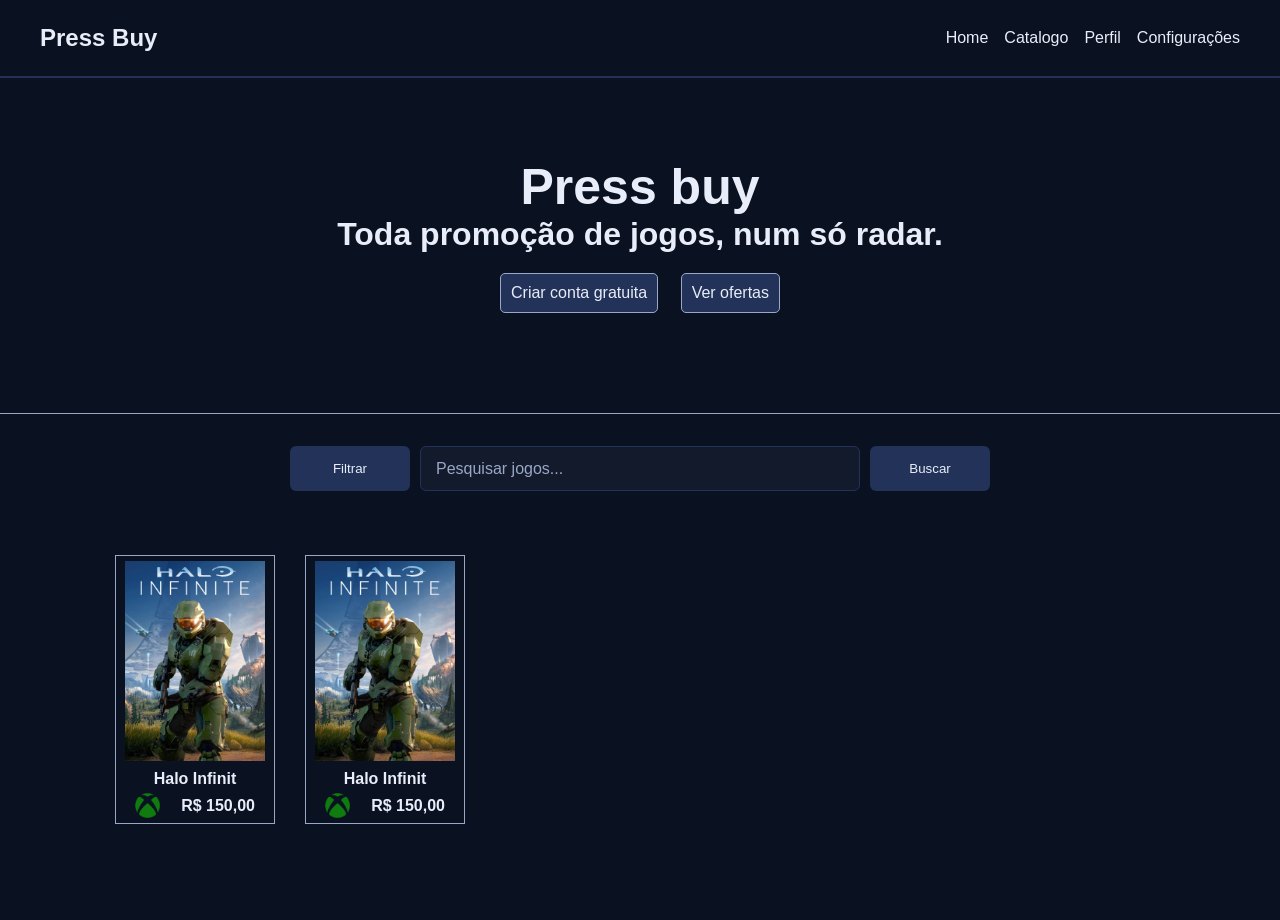
==== paginas/index.html @ cbb17311 "login e registrar" ====
<!DOCTYPE html>
<html lang="en">
<head>
    <meta charset="UTF-8">
    <meta name="viewport" content="width=device-width, initial-scale=1.0">
    <link rel="stylesheet" href="/css/home_page.css">
    <link rel="stylesheet" href="/css/navbar.css">
    <title>Press Buy</title>
</head>
<body>
    <!-- HEADER -->
    <header>
        <nav id="navbar">
            <div id="navbar-inner">
                <h2>Press Buy</h2>
                <ul id="navbar-links">
                    <li><a href="/paginas/index.html">Home</a></li>
                    <li><a href="#">Catalogo</a></li>
                    <li><a href="/paginas/login.html">Perfil</a></li>
                    <li><a href="#">Configurações</a></li>
                </ul>
            </div>
        </nav>
    </header>
    <!-- BANNER  -->
        <div class="banner">
            <h2>Press buy</h2>
            <h3>Toda promoção de jogos, num só radar.</h3>
            <div class="banner-btn">
                <a href="/paginas/registrar.html" class="btn-criar">Criar conta gratuita</a>
                <a href="#" class="btn-oferta">Ver ofertas</a>
            </div>
        </div>


    <!-- MAIN -->
     <div class="container">

        <aside id="search-bar">
            <form>
                <input type="submit" value="Filtrar">
                <input type="text" placeholder="Pesquisar jogos...">
                <input type="submit" value="Buscar">
                
            </form>
        </aside>

        <main id="cards-container">
            <!-- CARDS OFERTAS -->
            <article class="card-game">
                <a class="pag-game" href="#">
                    <img src="/img/apps.21536.13727851868390641.c9cc5f66-aff8-406c-af6b-440838730be0.68796bde-cbf5-4eaa-a299-011417041da6" alt="halo infinit">
                    <h3 class="title">Halo Infinit</h3>
                    <div class="container-valor">
                        <img class="logo-publisher" src="/img/Xbox_one_logo.svg.webp" alt="logo da publisher">
                        <h5 class="valor">R$ 150,00</h5>
                    </div>
                </a>
            </article>

            <article class="card-game">
                <a class="pag-game" href="#">
                    <img src="/img/apps.21536.13727851868390641.c9cc5f66-aff8-406c-af6b-440838730be0.68796bde-cbf5-4eaa-a299-011417041da6" alt="halo infinit">
                    <h3 class="title">Halo Infinit</h3>
                    <div class="container-valor">
                        <img class="logo-publisher" src="/img/Xbox_one_logo.svg.webp" alt="logo da publisher">
                        <h5 class="valor">R$ 150,00</h5>
                    </div>
                </a>
            </article>


        </main>
     </div>
</body>
</html>
---- css/home_page.css ----
/* Banner PROMOCIONAL */

.banner {
    padding: 80px 60px;
    border-bottom: 1px solid #9aa7c7;
}

.banner h2,
.banner h3{
    color: #e9edf9;
    text-align: center;
    font-weight: bold;
}

.banner h2{
    font-size: 50px;
}

.banner h3{
    font-size: 32px;
}

.banner-btn{
    display: flex;
    justify-content: space-between;
    align-items: center;
    width: 320px;
    margin: 0 auto;
    padding: 20px;
}

.btn-criar,
.btn-oferta{
    background-color: #223258;
    padding: 10px;
    border-radius: 5px;
    border: 1px solid #9aa7c7;
}

.btn-criar:hover,
.btn-oferta:hover{
    background-color: #4c6fff;
    color: #e9edf9;
}
/* CONTEUDO PRINCIPAL */

.container{
    display: flex;
    flex-direction: column;
    gap: 10px;
    padding: 32px 40px;
    max-width: 1200px;
    margin: 0 auto;
}


/* BARRA DE PESQUISA */

#search-bar{
    width: 100%;
    margin-bottom: 30px;
}

#search-bar form{
    display: flex;
    justify-content: center;
    gap: 10px;
    max-width: 700px;
    margin: 0 auto;
}

#search-bar input[type="text"]{
    flex: 1;
    height: 45px;
    padding: 0 15px;
    border: 1px solid #223258;
    border-radius: 6px;
    background-color: #121a2c;
    color: #e9edf9;
    font-size: 16px;
}

#search-bar input[type="text"]::placeholder{
    color: #9aa7c7;
}

#search-bar input[type="submit"]{
    width: 120px;
    height: 45px;
    border: none;
    border-radius: 6px;
    background-color: #223258;
    color: #e9edf9;
    cursor: pointer;
    transition: .3s;
}

#search-bar input[type="submit"]:hover{
    background-color: #4c6fff;
}

/* Container cads games */

#cards-container{
    display: flex;
    gap: 30px;
    padding: 24px 35px;
    max-width: 1200px;
}

.card-game{
    display: flex;
    flex-direction: column;
    text-align: center;
    width: 160px;
    padding: 5px;
    margin-bottom: 40px;
    border: 1px solid #9aa7c7;
}

.card-game:hover{
    border: 2px solid #223258;
}

.card-game img{
    height: 200px;
    width: 95%;
}

.container-valor{
    display: flex;
    justify-content: space-between;
    align-items: center;
    margin: 0 auto;
    width: 120px;
}

.title,
.valor{
    font-size: 16px;
    color: #e9edf9;
}

.title{
    margin: 5px;
}

.card-game .logo-publisher{
    height: 25px;
    width: 25px;
}
---- css/navbar.css ----
/* GERAL */
*{
    margin: 0;
    padding: 0;
    font-family:Helvetica;
    background-color: #0a1120;
    box-sizing: border-box;
}

ul{
    list-style: none;
}

a{
    text-decoration: none;
    color: #e9edf9;
    transition: 0.4s;
}

a:hover{
    color: #4c6fff;
}
/* NAVBAR */
#navbar{
    padding: 24px 40px;
    border-bottom: 2px solid #223258;
}

#navbar-inner{
    display: flex;
    justify-content: space-between;
    align-items: center;
    max-width: 1200px;
    margin: 0 auto;
}

#navbar-inner h2{
    color:  #e9edf9;
}

#navbar-links{
    display: flex;
    gap: 1rem;
}
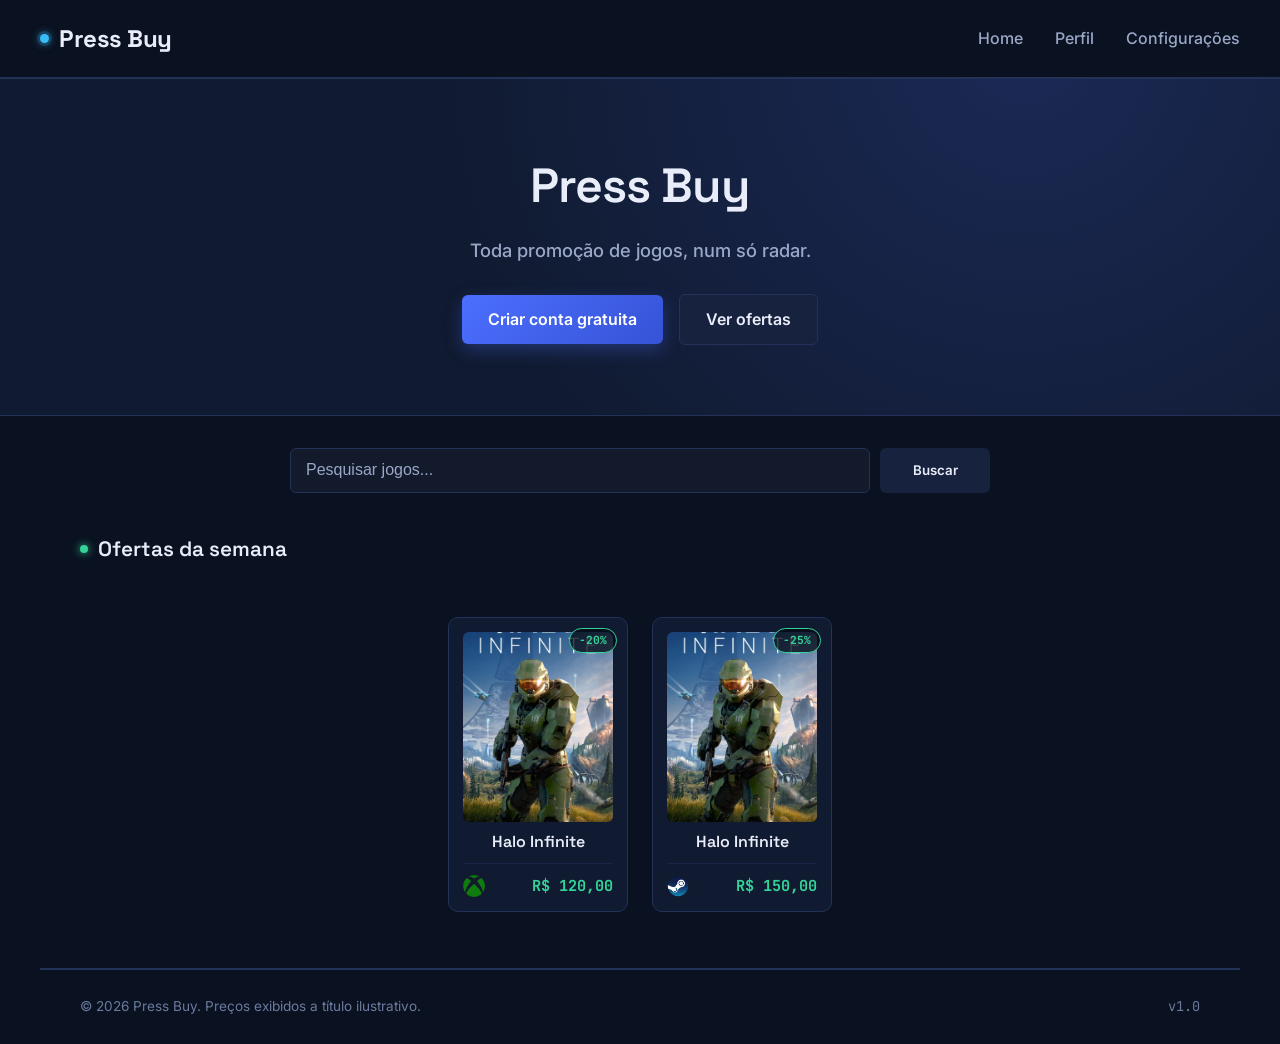
==== commit fa4de973: "padronização" ====
--- a/paginas/index.html
+++ b/paginas/index.html
@@ -1,10 +1,12 @@
 <!DOCTYPE html>
-<html lang="en">
+<html lang="pt-BR">
 <head>
     <meta charset="UTF-8">
     <meta name="viewport" content="width=device-width, initial-scale=1.0">
+    <link rel="stylesheet" href="/css/base.css">
+    <link rel="stylesheet" href="/css/navbar.css">
     <link rel="stylesheet" href="/css/home_page.css">
-    <link rel="stylesheet" href="/css/navbar.css">
+    <link rel="stylesheet" href="/css/cadgame.css">
     <title>Press Buy</title>
 </head>
 <body>
@@ -12,65 +14,71 @@
     <header>
         <nav id="navbar">
             <div id="navbar-inner">
-                <h2>Press Buy</h2>
+                <a href="/index.html" class="brand"><span class="dot"></span>Press Buy</a>
                 <ul id="navbar-links">
                     <li><a href="/paginas/index.html">Home</a></li>
-                    <li><a href="#">Catalogo</a></li>
-                    <li><a href="/paginas/login.html">Perfil</a></li>
-                    <li><a href="#">Configurações</a></li>
+                    <li><a href="/paginas/perfil.html">Perfil</a></li>
+                    <li><a href="/paginas/config.html">Configurações</a></li>
                 </ul>
+                <button class="nav-toggle" aria-label="Abrir menu"><span></span><span></span><span></span></button>
             </div>
         </nav>
     </header>
-    <!-- BANNER  -->
-        <div class="banner">
-            <h2>Press buy</h2>
-            <h3>Toda promoção de jogos, num só radar.</h3>
-            <div class="banner-btn">
-                <a href="/paginas/registrar.html" class="btn-criar">Criar conta gratuita</a>
-                <a href="#" class="btn-oferta">Ver ofertas</a>
-            </div>
+
+    <!-- BANNER -->
+    <div class="banner">
+        <h2>Press Buy</h2>
+        <h3>Toda promoção de jogos, num só radar.</h3>
+        <div class="banner-btn">
+            <a href="/paginas/registrar.html" class="btn-criar">Criar conta gratuita</a>
+            <a href="#catalogo" class="btn-oferta">Ver ofertas</a>
         </div>
-
+    </div>
 
     <!-- MAIN -->
-     <div class="container">
+    <div class="container">
 
         <aside id="search-bar">
             <form>
-                <input type="submit" value="Filtrar">
                 <input type="text" placeholder="Pesquisar jogos...">
                 <input type="submit" value="Buscar">
-                
             </form>
         </aside>
+
+        <h3 class="section-title" id="catalogo"><span class="beacon"></span>Ofertas da semana</h3>
 
         <main id="cards-container">
             <!-- CARDS OFERTAS -->
             <article class="card-game">
-                <a class="pag-game" href="#">
-                    <img src="/img/apps.21536.13727851868390641.c9cc5f66-aff8-406c-af6b-440838730be0.68796bde-cbf5-4eaa-a299-011417041da6" alt="halo infinit">
-                    <h3 class="title">Halo Infinit</h3>
+                <a class="pag-game" href="/paginas/game_page.html">
+                    <span class="discount-flag">-20%</span>
+                    <img src="/img/apps.21536.13727851868390641.c9cc5f66-aff8-406c-af6b-440838730be0.68796bde-cbf5-4eaa-a299-011417041da6" alt="Halo Infinite">
+                    <h3 class="title">Halo Infinite</h3>
                     <div class="container-valor">
-                        <img class="logo-publisher" src="/img/Xbox_one_logo.svg.webp" alt="logo da publisher">
+                        <img class="logo-publisher" src="/img/Xbox_one_logo.svg.webp" alt="logo Xbox">
+                        <h5 class="valor">R$ 120,00</h5>
+                    </div>
+                </a>
+            </article>
+
+            <article class="card-game">
+                <a class="pag-game" href="/paginas/game_page.html">
+                    <span class="discount-flag">-25%</span>
+                    <img src="/img/apps.21536.13727851868390641.c9cc5f66-aff8-406c-af6b-440838730be0.68796bde-cbf5-4eaa-a299-011417041da6" alt="Halo Infinite">
+                    <h3 class="title">Halo Infinite</h3>
+                    <div class="container-valor">
+                        <img class="logo-publisher" src="/img/Steam_Logo.png" alt="logo Steam">
                         <h5 class="valor">R$ 150,00</h5>
                     </div>
                 </a>
             </article>
 
-            <article class="card-game">
-                <a class="pag-game" href="#">
-                    <img src="/img/apps.21536.13727851868390641.c9cc5f66-aff8-406c-af6b-440838730be0.68796bde-cbf5-4eaa-a299-011417041da6" alt="halo infinit">
-                    <h3 class="title">Halo Infinit</h3>
-                    <div class="container-valor">
-                        <img class="logo-publisher" src="/img/Xbox_one_logo.svg.webp" alt="logo da publisher">
-                        <h5 class="valor">R$ 150,00</h5>
-                    </div>
-                </a>
-            </article>
+        </main>
+    </div>
 
-
-        </main>
-     </div>
+    <footer class="footer">
+        <span>© 2026 Press Buy. Preços exibidos a título ilustrativo.</span>
+        <span class="mono">v1.0</span>
+    </footer>
 </body>
 </html>
--- a/css/base.css
+++ b/css/base.css
@@ -0,0 +1,142 @@
+/* ==========================================================================
+   PRESS BUY — base.css
+   Tokens de cor/tipografia + reset + componentes globais (botão, busca,
+   toast, estado vazio). Carregado em TODAS as páginas, antes dos CSS
+   específicos de cada página.
+   ========================================================================== */
+
+@import url('https://fonts.googleapis.com/css2?family=Space+Grotesk:wght@500;600;700&family=Inter:wght@400;500;600;700&family=JetBrains+Mono:wght@500;700&display=swap');
+
+:root{
+  /* cores */
+  --bg:            #0a1120;
+  --bg-soft:       #101a30;
+  --bg-elevated:   #121a2c;
+  --surface:       #101a30;
+  --surface-2:     #16223e;
+  --border:        #223258;
+  --border-soft:   #1a2648;
+
+  --text:          #e9edf9;
+  --text-dim:      #9aa7c7;
+  --text-faint:    #6b7a9e;
+
+  --accent:        #4c6fff;
+  --accent-glow:   #38bdf8;
+  --success:       #34d399;
+  --warning:       #fbbf24;
+  --danger:        #fb7185;
+
+  /* tipografia */
+  --font-display: 'Space Grotesk', sans-serif;
+  --font-body:    'Inter', Helvetica, sans-serif;
+  --font-mono:    'JetBrains Mono', monospace;
+
+  /* geometria */
+  --radius-sm: 6px;
+  --radius-md: 10px;
+  --radius-lg: 16px;
+}
+
+*{ margin:0; padding:0; box-sizing:border-box; }
+/* IMPORTANTE: não colocar background-color aqui no *; deixe cada
+   componente definir o próprio fundo (era isso que obrigava repetir
+   background-color em cada elemento do regiLog.css) */
+
+html{ scroll-behavior:smooth; }
+
+body{
+  background: var(--bg);
+  color: var(--text);
+  font-family: var(--font-body);
+  line-height: 1.55;
+  min-height: 100vh;
+}
+
+h1,h2,h3,h4,h5{ font-family: var(--font-display); font-weight:600; }
+
+ul{ list-style:none; }
+
+a{ text-decoration:none; color: var(--text); transition: color .2s ease; }
+a:hover{ color: var(--accent); }
+
+img{ max-width:100%; display:block; }
+
+button, input[type="submit"]{ font-family:inherit; cursor:pointer; }
+
+.mono{ font-family: var(--font-mono); }
+
+/* ---- botão genérico ---- */
+.btn{
+  display:inline-flex; align-items:center; justify-content:center; gap:8px;
+  padding: 10px 22px;
+  border-radius: var(--radius-sm);
+  border: 1px solid var(--border);
+  background: var(--surface-2);
+  color: var(--text);
+  font-weight:600;
+  font-size: 0.95rem;
+  transition: background .2s ease, border-color .2s ease, transform .15s ease;
+}
+.btn:hover{ background: var(--accent); border-color: var(--accent); color:#fff; transform: translateY(-1px); }
+
+/* ---- barra de busca (usada em index.html e perfil.html) ---- */
+#search-bar{ width:100%; margin-bottom: 20px; }
+#search-bar form{
+  display:flex; gap:10px;
+  max-width:700px; margin:0 auto;
+}
+#search-bar input[type="text"]{
+  flex:1; height:45px; padding:0 15px;
+  border:1px solid var(--border); border-radius: var(--radius-sm);
+  background: var(--bg-elevated); color: var(--text); font-size:1rem;
+}
+#search-bar input[type="text"]::placeholder{ color: var(--text-dim); }
+#search-bar input[type="submit"], #search-bar button{
+  min-width: 110px; height:45px; border:none; border-radius: var(--radius-sm);
+  background: var(--surface-2); color: var(--text); font-weight:600; transition:.2s ease;
+}
+#search-bar input[type="submit"]:hover, #search-bar button:hover{ background: var(--accent); color:#fff; }
+
+/* ---- título de seção com "beacon" (indica dado ao vivo) ---- */
+.section-title{
+  font-family: var(--font-display);
+  font-size: 1.3rem;
+  display:flex; align-items:center; gap:10px;
+  margin: 10px 0 18px;
+}
+.section-title .beacon{
+  width:8px; height:8px; border-radius:50%;
+  background: var(--success);
+  box-shadow: 0 0 8px var(--success);
+}
+
+/* ---- estado vazio (lista sem resultado) ---- */
+.empty-state{
+  text-align:center;
+  padding: 50px 20px;
+  color: var(--text-faint);
+  max-width:1200px;
+  margin: 0 auto;
+}
+.empty-state a{ color: var(--accent-glow); font-weight:600; }
+
+/* ---- toast de feedback (usado pelo main.js) ---- */
+.toast{
+  position:fixed; bottom:26px; left:50%; transform: translateX(-50%) translateY(20px);
+  background: var(--surface-2);
+  border:1px solid var(--accent);
+  color: var(--text);
+  padding: 12px 22px;
+  border-radius: 999px;
+  font-size:0.88rem;
+  font-weight:600;
+  opacity:0; pointer-events:none;
+  transition: all .25s ease;
+  z-index: 200;
+}
+.toast.show{ opacity:1; transform: translateX(-50%) translateY(0); }
+
+@media (max-width: 700px){
+  #search-bar form{ flex-wrap:wrap; }
+}
--- a/css/navbar.css
+++ b/css/navbar.css
@@ -1,44 +1,118 @@
-/* GERAL */
-*{
-    margin: 0;
-    padding: 0;
-    font-family:Helvetica;
-    background-color: #0a1120;
-    box-sizing: border-box;
-}
+/* ==========================================================================
+   PRESS BUY — navbar.css
+   Cabeçalho e rodapé, presentes em todas as páginas.
+   Depende dos tokens definidos em base.css (carregar base.css antes deste).
+   ========================================================================== */
 
-ul{
-    list-style: none;
-}
-
-a{
-    text-decoration: none;
-    color: #e9edf9;
-    transition: 0.4s;
-}
-
-a:hover{
-    color: #4c6fff;
-}
-/* NAVBAR */
 #navbar{
-    padding: 24px 40px;
-    border-bottom: 2px solid #223258;
+  padding: 20px 40px;
+  border-bottom: 2px solid var(--border);
+  position: sticky;
+  top: 0;
+  z-index: 50;
+  background: var(--bg);
 }
 
 #navbar-inner{
-    display: flex;
-    justify-content: space-between;
-    align-items: center;
-    max-width: 1200px;
-    margin: 0 auto;
+  display:flex;
+  justify-content:space-between;
+  align-items:center;
+  max-width: 1200px;
+  margin: 0 auto;
+  color: var(--text);
 }
 
-#navbar-inner h2{
-    color:  #e9edf9;
+.brand{
+  display:flex;
+  align-items:center;
+  gap:10px;
+  font-family: var(--font-display);
+  font-size: 1.5rem;
+  font-weight: 700;
+  letter-spacing: -0.02em;
+  color: var(--text);
+}
+.brand:hover{ color: var(--text); }
+
+.brand .dot{
+  width:9px; height:9px; border-radius:50%;
+  background: var(--accent-glow);
+  box-shadow: 0 0 0 3px rgba(56,189,248,0.16), 0 0 10px rgba(56,189,248,0.8);
 }
 
 #navbar-links{
-    display: flex;
-    gap: 1rem;
+  display:flex;
+  gap: 2rem;
+  align-items:center;
+}
+
+#navbar-links a{
+  font-weight: 500;
+  color: var(--text-dim);
+  position:relative;
+  padding: 4px 0;
+}
+#navbar-links a:hover{ color: var(--text); }
+
+/* marque a página atual assim: <a href="..." class="active"> */
+#navbar-links a.active{ color: var(--text); }
+#navbar-links a.active::after{
+  content:"";
+  position:absolute; left:0; right:0; bottom:-4px;
+  height:2px; border-radius:2px;
+  background: var(--accent-glow);
+}
+
+/* botão hamburguer (só aparece em telas pequenas) */
+.nav-toggle{
+  display:none;
+  flex-direction:column;
+  gap:4px;
+  background:none;
+  border:none;
+  padding: 6px;
+}
+.nav-toggle span{
+  width:22px; height:2px;
+  background: var(--text);
+  border-radius:2px;
+}
+
+@media (max-width: 760px){
+  #navbar{ padding: 16px 20px; }
+  .nav-toggle{ display:flex; }
+  #navbar-links{
+    position:fixed;
+    inset: 65px 0 0 0;
+    flex-direction:column;
+    align-items:flex-start;
+    gap: 4px;
+    padding: 20px 24px;
+    background: var(--bg-soft);
+    border-bottom: 1px solid var(--border);
+    transform: translateY(-8px);
+    opacity:0;
+    pointer-events:none;
+    transition: all .2s ease;
+  }
+  /* quando o JS existir, ele alterna esta classe no #navbar-links */
+  #navbar-links.open{ transform:none; opacity:1; pointer-events:auto; }
+  #navbar-links a{ width:100%; padding: 10px 0; }
+}
+
+/* footer */
+.footer{
+  border-top: 2px solid var(--border);
+  padding: 26px 40px;
+  display:flex;
+  justify-content:space-between;
+  align-items:center;
+  font-size: 0.85rem;
+  max-width: 1200px;
+  margin: 0 auto;
+  color: var(--text-faint);
+}
+
+@media (max-width: 700px){
+  .footer{ padding: 22px 20px; flex-direction:column; gap:6px; text-align:center; }
 }
--- a/css/home_page.css
+++ b/css/home_page.css
@@ -1,153 +1,74 @@
+/* ==========================================================================
+   PRESS BUY — home_page.css
+   Depende de base.css + navbar.css + cadgame.css.
+   ========================================================================== */
 
-
-/* Banner PROMOCIONAL */
-
-.banner {
-    padding: 80px 60px;
-    border-bottom: 1px solid #9aa7c7;
-}
-
-.banner h2,
-.banner h3{
-    color: #e9edf9;
-    text-align: center;
-    font-weight: bold;
+/* ---- BANNER PROMOCIONAL ---- */
+.banner{
+  padding: 70px 40px;
+  border-bottom: 1px solid var(--border);
+  text-align:center;
+  background:
+    radial-gradient(circle at 80% -10%, rgba(76,111,255,0.18), transparent 55%),
+    var(--bg-soft);
 }
 
 .banner h2{
-    font-size: 50px;
+  font-size: clamp(2rem, 4vw, 3rem);
+  margin-bottom: 12px;
+  letter-spacing: -0.02em;
 }
 
 .banner h3{
-    font-size: 32px;
+  font-family: var(--font-body);
+  font-weight: 500;
+  font-size: 1.15rem;
+  color: var(--text-dim);
+  max-width: 640px;
+  margin: 0 auto;
 }
 
 .banner-btn{
-    display: flex;
-    justify-content: space-between;
-    align-items: center;
-    width: 320px;
-    margin: 0 auto;
-    padding: 20px;
+  display:flex;
+  justify-content:center;
+  align-items:center;
+  gap: 16px;
+  width:auto;
+  margin: 30px auto 0;
+  padding: 0;
 }
 
 .btn-criar,
 .btn-oferta{
-    background-color: #223258;
-    padding: 10px;
-    border-radius: 5px;
-    border: 1px solid #9aa7c7;
+  padding: 12px 26px;
+  border-radius: var(--radius-sm);
+  border: 1px solid var(--border);
+  font-weight: 600;
+  transition: transform .15s ease, box-shadow .15s ease, background .2s ease, border-color .2s ease;
 }
 
-.btn-criar:hover,
-.btn-oferta:hover{
-    background-color: #4c6fff;
-    color: #e9edf9;
+.btn-criar{
+  background: linear-gradient(135deg, var(--accent), #3653d6);
+  color:#fff;
+  border: none;
+  box-shadow: 0 6px 18px rgba(76,111,255,0.3);
 }
-/* CONTEUDO PRINCIPAL */
+.btn-criar:hover{ transform: translateY(-1px); box-shadow: 0 10px 24px rgba(76,111,255,0.4); color:#fff; }
 
+.btn-oferta{ background: var(--surface-2); color: var(--text); }
+.btn-oferta:hover{ background: var(--accent); border-color: var(--accent); color:#fff; }
+
+/* ---- CONTEÚDO PRINCIPAL ---- */
 .container{
-    display: flex;
-    flex-direction: column;
-    gap: 10px;
-    padding: 32px 40px;
-    max-width: 1200px;
-    margin: 0 auto;
+  display:flex;
+  flex-direction:column;
+  gap: 10px;
+  padding: 32px 40px;
+  max-width: 1200px;
+  margin: 0 auto;
 }
 
-
-/* BARRA DE PESQUISA */
-
-#search-bar{
-    width: 100%;
-    margin-bottom: 30px;
-}
-
-#search-bar form{
-    display: flex;
-    justify-content: center;
-    gap: 10px;
-    max-width: 700px;
-    margin: 0 auto;
-}
-
-#search-bar input[type="text"]{
-    flex: 1;
-    height: 45px;
-    padding: 0 15px;
-    border: 1px solid #223258;
-    border-radius: 6px;
-    background-color: #121a2c;
-    color: #e9edf9;
-    font-size: 16px;
-}
-
-#search-bar input[type="text"]::placeholder{
-    color: #9aa7c7;
-}
-
-#search-bar input[type="submit"]{
-    width: 120px;
-    height: 45px;
-    border: none;
-    border-radius: 6px;
-    background-color: #223258;
-    color: #e9edf9;
-    cursor: pointer;
-    transition: .3s;
-}
-
-#search-bar input[type="submit"]:hover{
-    background-color: #4c6fff;
-}
-
-/* Container cads games */
-
-#cards-container{
-    display: flex;
-    gap: 30px;
-    padding: 24px 35px;
-    max-width: 1200px;
-}
-
-.card-game{
-    display: flex;
-    flex-direction: column;
-    text-align: center;
-    width: 160px;
-    padding: 5px;
-    margin-bottom: 40px;
-    border: 1px solid #9aa7c7;
-}
-
-.card-game:hover{
-    border: 2px solid #223258;
-}
-
-.card-game img{
-    height: 200px;
-    width: 95%;
-}
-
-.container-valor{
-    display: flex;
-    justify-content: space-between;
-    align-items: center;
-    margin: 0 auto;
-    width: 120px;
-}
-
-.title,
-.valor{
-    font-size: 16px;
-    color: #e9edf9;
-}
-
-.title{
-    margin: 5px;
-}
-
-.card-game .logo-publisher{
-    height: 25px;
-    width: 25px;
-}
+@media (max-width: 700px){
+  .banner{ padding: 50px 20px; }
+  .container{ padding: 26px 20px; }
+}
--- a/css/cadgame.css
+++ b/css/cadgame.css
@@ -0,0 +1,94 @@
+/* ==========================================================================
+   PRESS BUY — cadgame.css
+   Card de jogo, usado na home, no perfil e nas recomendações da game_page.
+   Depende de base.css.
+   ========================================================================== */
+
+#cards-container{
+  display:flex;
+  flex-wrap: wrap;
+  gap: 24px;
+  padding: 24px 0;
+  max-width: 1200px;
+  margin: 0 auto;
+}
+
+.card-game{
+  position:relative;
+  display:flex;
+  flex-direction:column;
+  text-align:center;
+  width: 180px;
+  padding: 14px;
+  border-radius: var(--radius-md);
+  border: 1px solid var(--border);
+  background: var(--surface);
+  transition: transform .18s ease, border-color .18s ease, box-shadow .18s ease;
+}
+
+.card-game:hover{
+  transform: translateY(-4px);
+  border-color: var(--accent);
+  box-shadow: 0 14px 32px rgba(2,6,16,0.5);
+}
+
+.card-game img{
+  height: 190px;
+  width: 100%;
+  object-fit: cover;
+  border-radius: var(--radius-sm);
+  background: var(--bg-elevated);
+}
+
+/* selo de desconto — use assim: <span class="discount-flag">-70%</span> */
+.discount-flag{
+  position:absolute;
+  top: 10px; right: 10px;
+  background: rgba(6,10,20,0.75);
+  border: 1px solid var(--success);
+  color: var(--success);
+  font-family: var(--font-mono);
+  font-size: 0.7rem;
+  font-weight:700;
+  padding: 3px 9px;
+  border-radius: 999px;
+  z-index: 2;
+}
+
+.container-valor{
+  display:flex;
+  justify-content:space-between;
+  align-items:center;
+  margin: 8px auto 0;
+  width: 100%;
+  padding-top: 10px;
+  border-top: 1px solid var(--border-soft);
+}
+
+.title,
+.valor{
+  font-size: 0.95rem;
+  color: var(--text);
+}
+
+.title{
+  margin: 8px 0 4px;
+  font-size: 1rem;
+  font-weight: 600;
+}
+
+.valor{
+  font-family: var(--font-mono);
+  font-weight: 700;
+  color: var(--success);
+}
+
+.card-game .logo-publisher{
+  height: 22px;
+  width: 22px;
+  object-fit: contain;
+}
+
+@media (max-width: 700px){
+  #cards-container{ justify-content:center; gap:16px; }
+}
